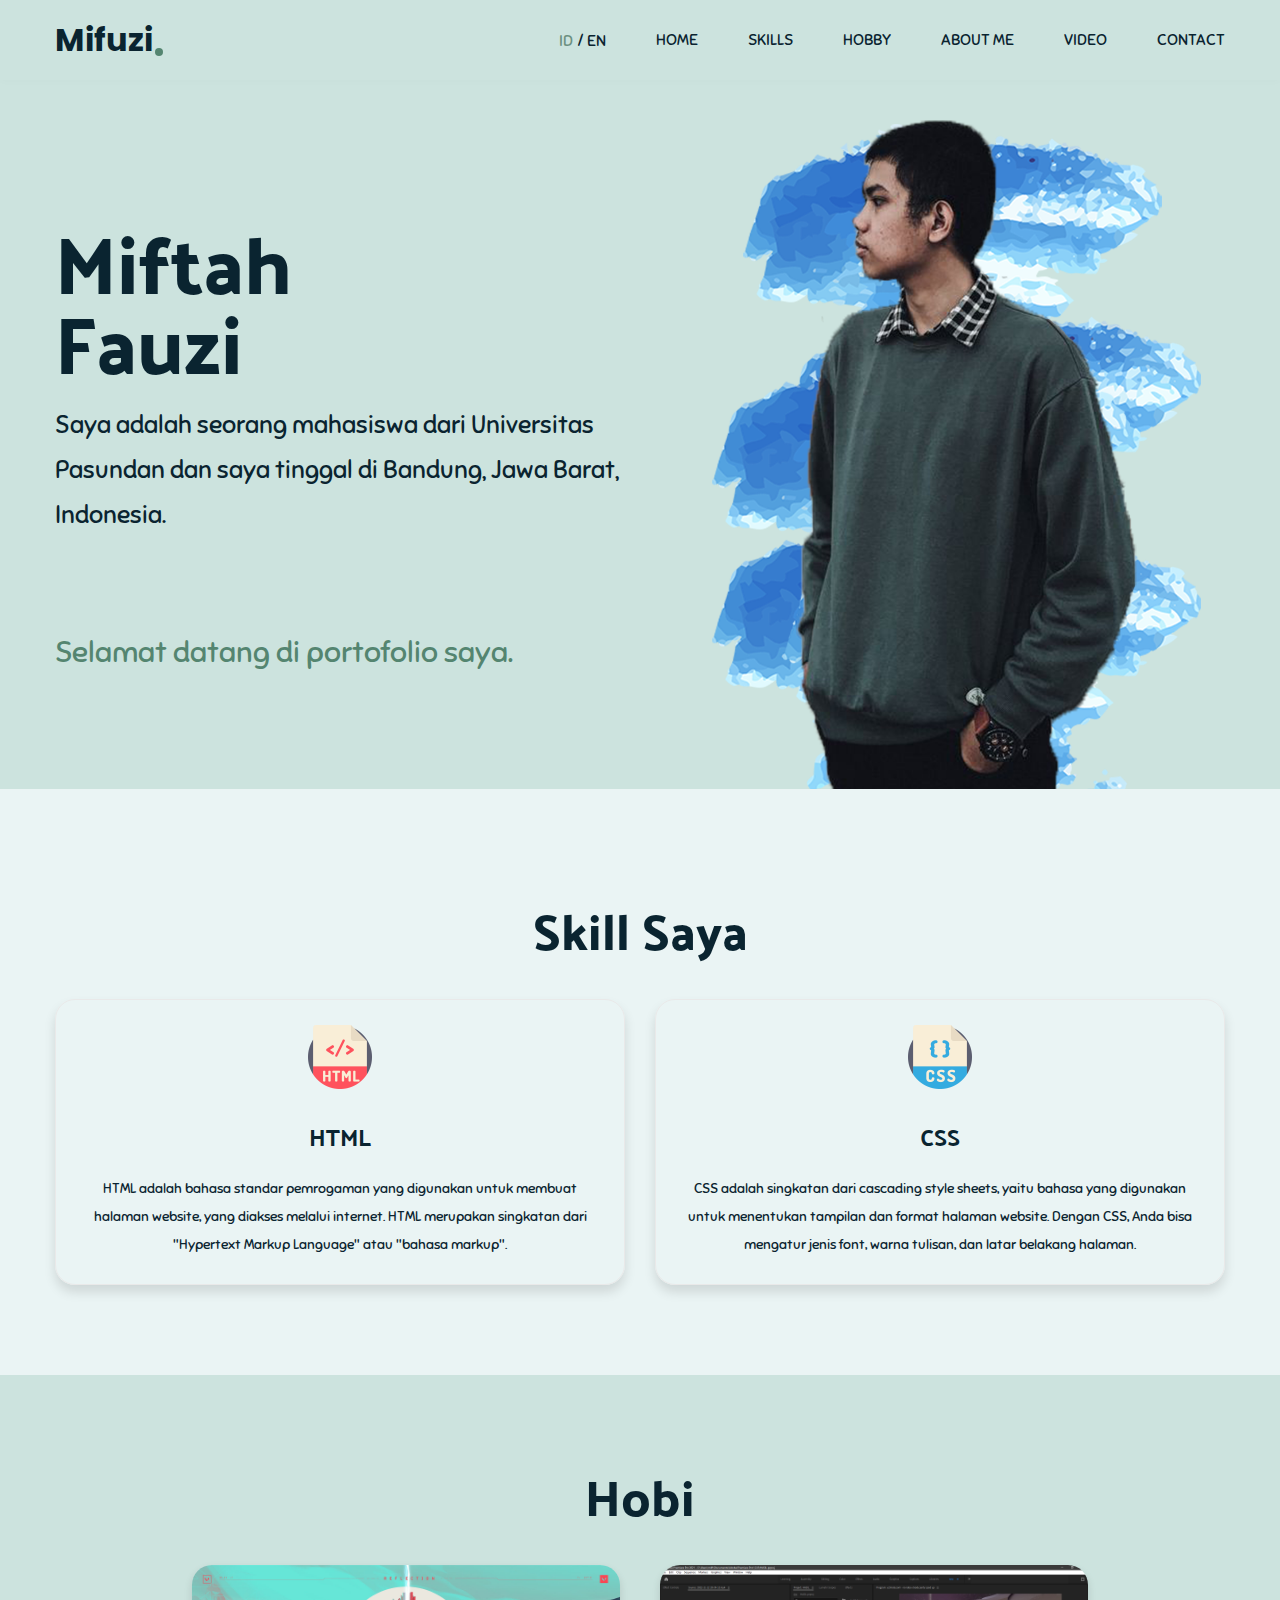
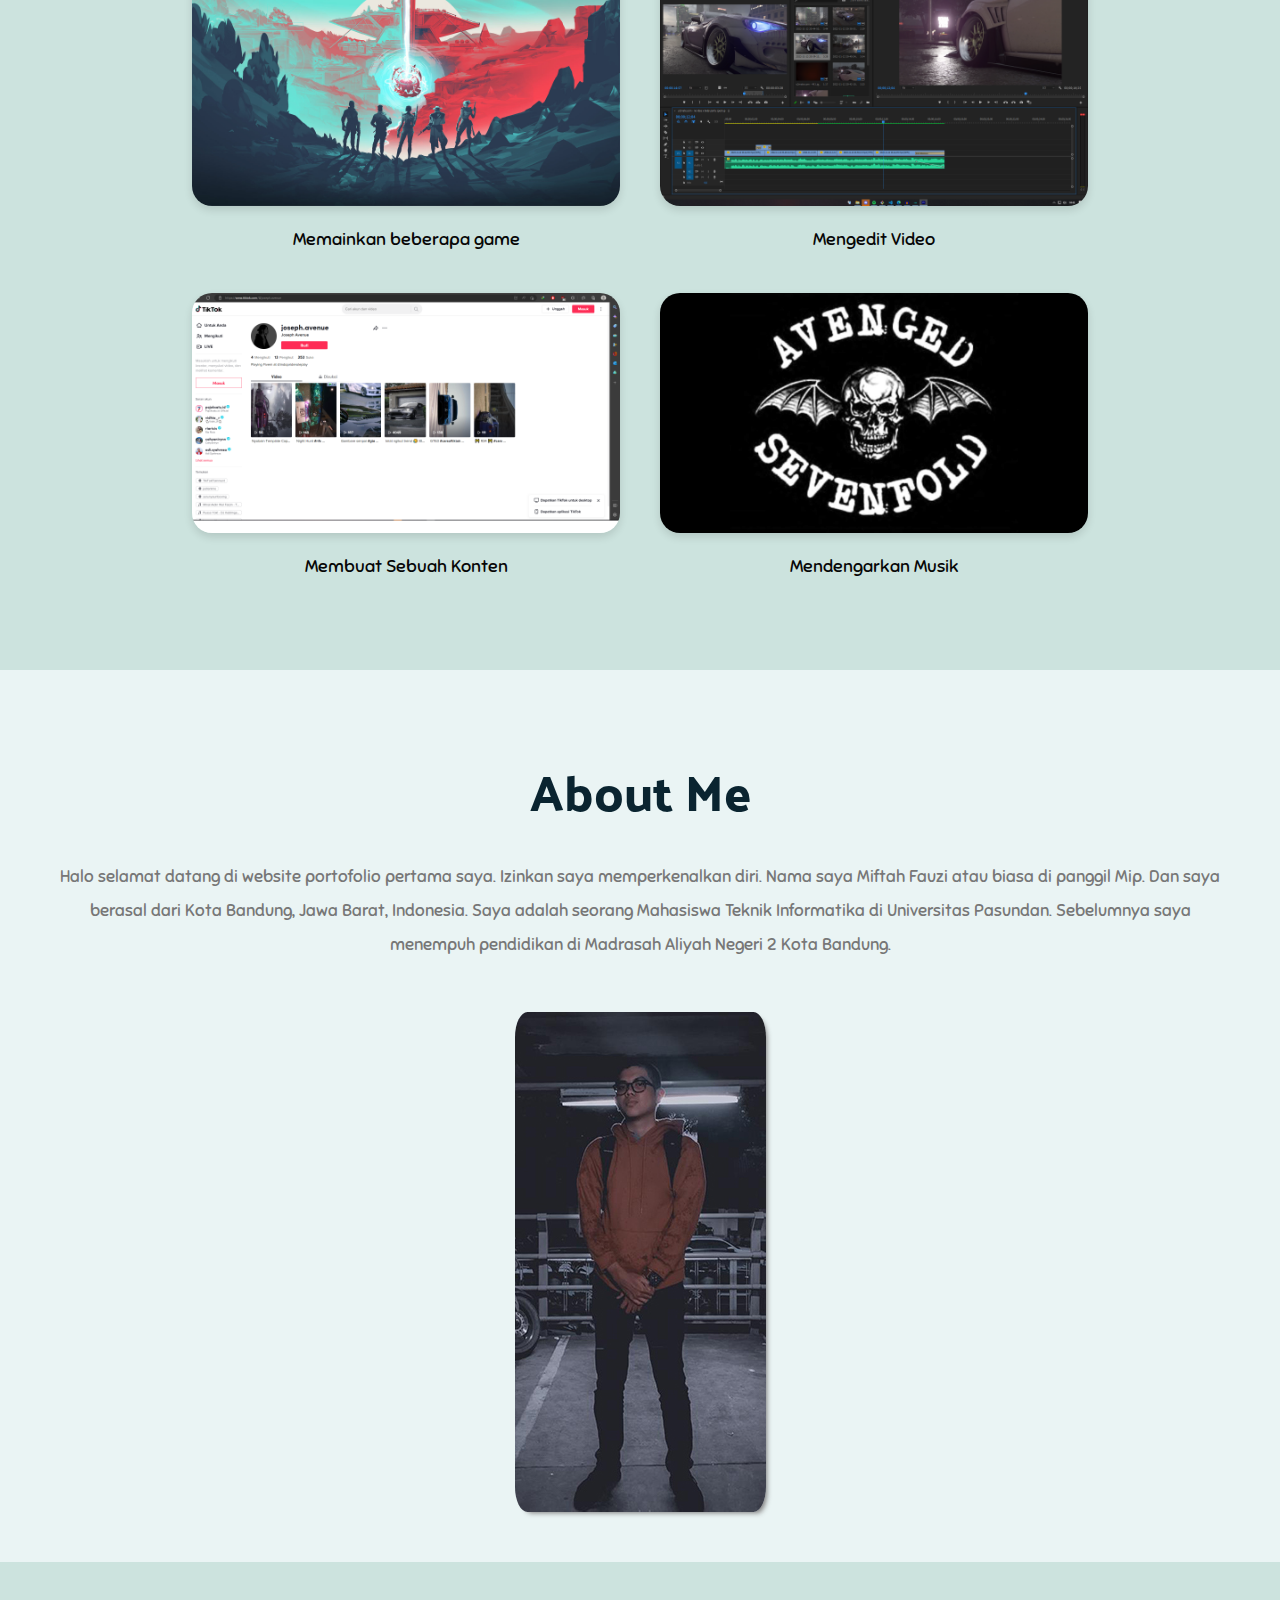
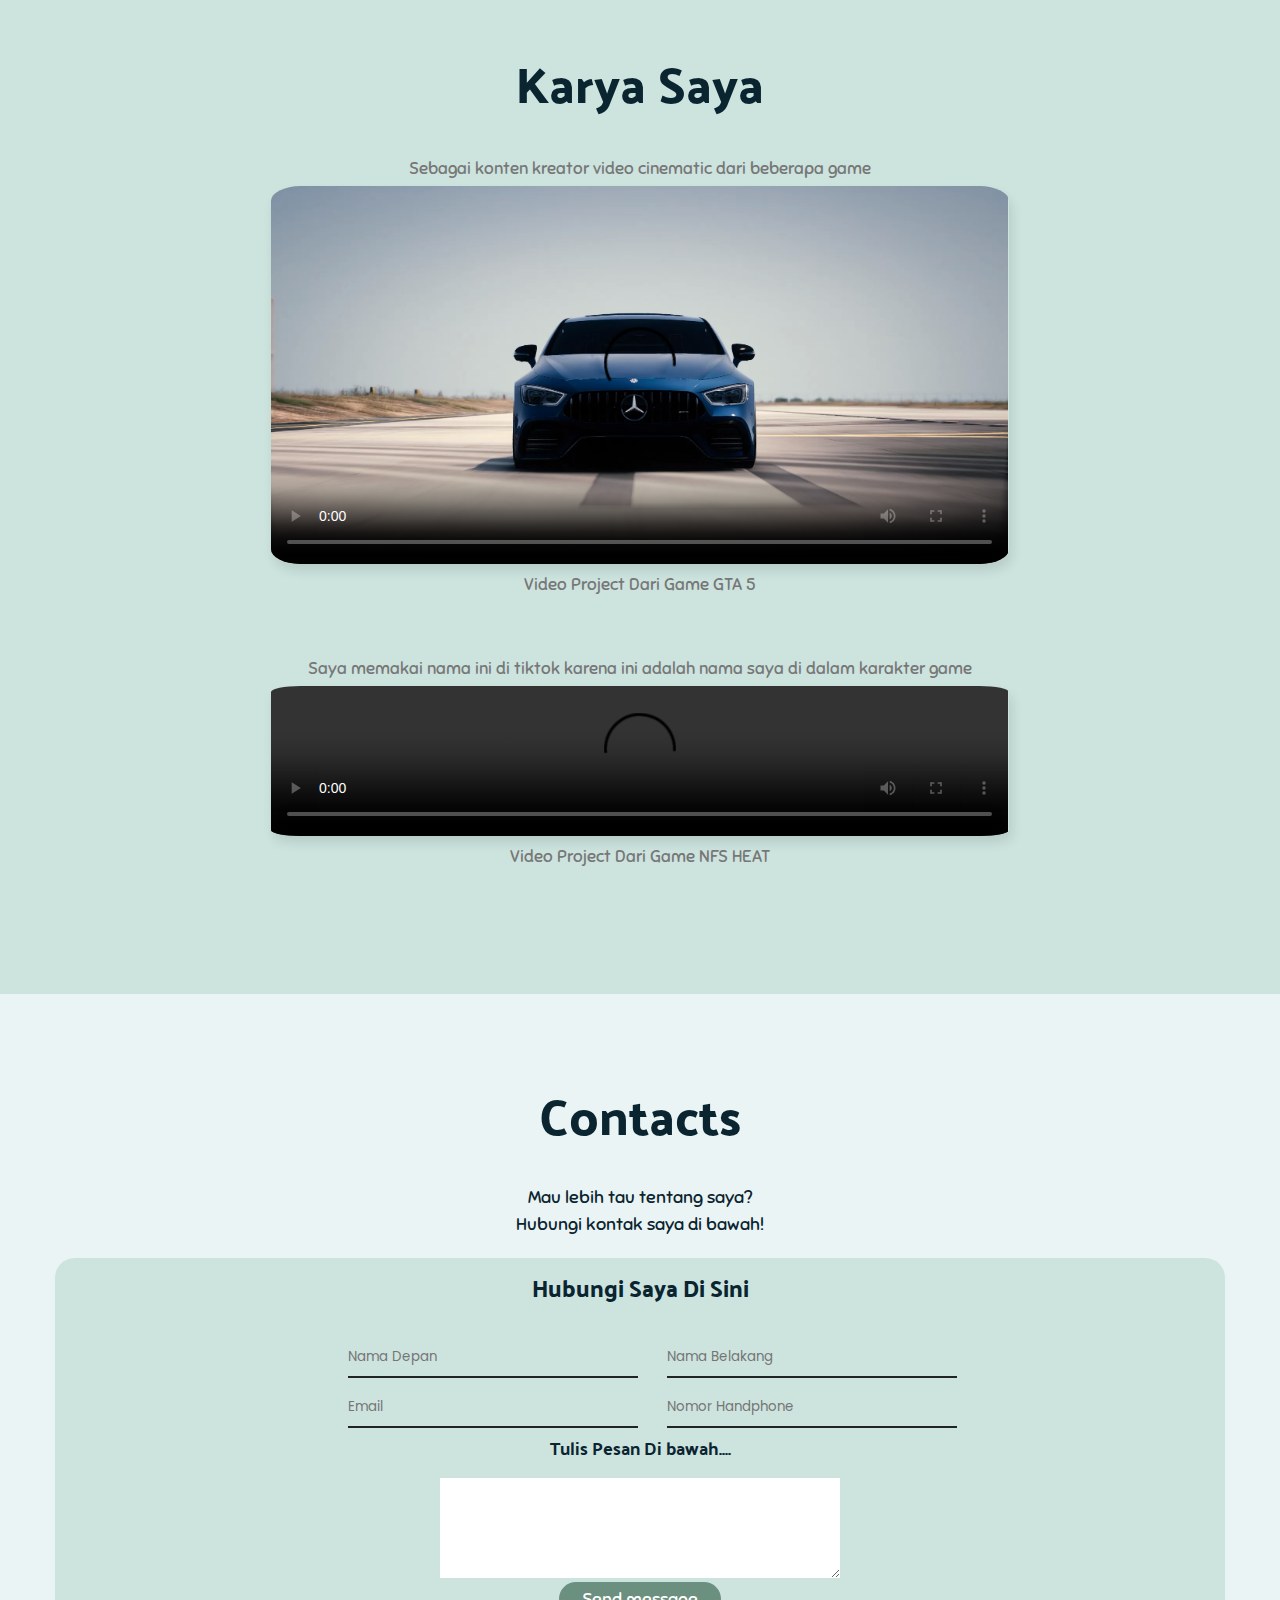
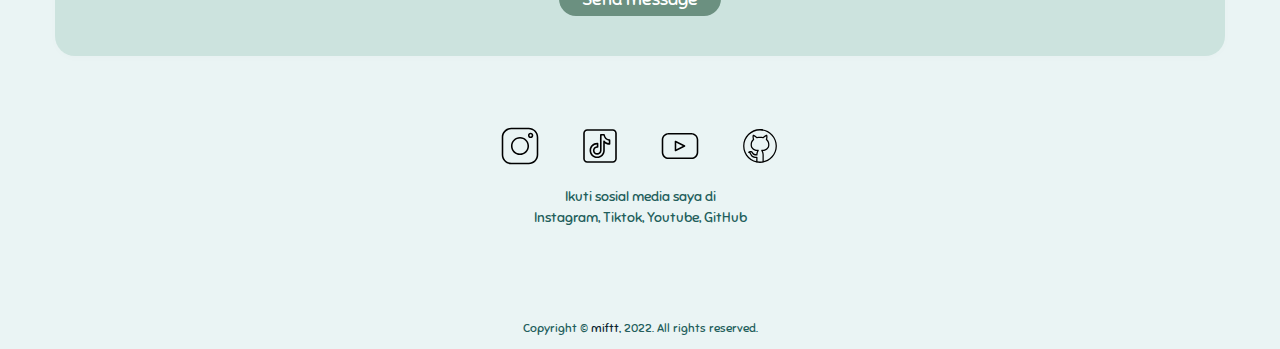
==== index-id.html @ 7cd9a49c "pertama melakukan commit" ====
<!DOCTYPE html>
<html lang="id">
  <head>
    <meta charset="UTF-8" />
    <meta http-equiv="X-UA-Compatible" content="IE=edge" />
    <meta name="viewport" content="width=device-width, initial-scale=1.0" />

    <!-- ======== FONTS ======================== -->
    <link href="https://fonts.googleapis.com/css?family=Poppins:regular,500,700&display=swap" rel="stylesheet" />
    <link href="https://fonts.googleapis.com/css?family=Palanquin+Dark:regular,500,600,700&display=swap" rel="stylesheet" />
    <link href="https://fonts.googleapis.com/css?family=Sniglet:regular,800&display=swap" rel="stylesheet" />

    <!-- ======== LINK CSS	 ======================== -->
    <link rel="stylesheet" href="css/nullstyle.css" />
    <link rel="stylesheet" href="css/style-id.css" />
    <link rel="stylesheet" href="css/media.css" />

    <!-- ======== FAVICON	 ======================== -->
    <link rel="icon" type="image/png" sizes="32x32" href="img/favicon/Mif.png" />

    <!-- ======== Title	 ======================== -->
    <title>Portfolio</title>
  </head>

  <body>
    <div class="wrapper">
      <!-- ======== Header	 ======================== -->
      <header class="header">
        <div class="container">
          <div class="header__inner">
            <a href="index.html" class="header__logo">Mifuzi</a>

            <div class="header__lang">
              <a href="index-id.html" class="lang__link lang__link-ua">ID</a>
              <span>/</span>
              <a href="index.html" class="lang__link lang__link-en">EN</a>
            </div>

            <!-- ======== Header burger	 ======================== -->
            <div class="header__burger">
              <span></span>
            </div>

            <!-- ======== Menu	 ======================== -->
            <nav class="menu">
              <ul class="menu__list">
                <li class="menu__item">
                  <a href="#home" class="menu__link">Home</a>
                </li>
                <li class="menu__item">
                  <a href="#skills" class="menu__link">Skills</a>
                </li>
                <li class="menu__item">
                  <a href="#hobby" class="menu__link">Hobby</a>
                </li>
                <li class="menu__item">
                  <a href="#about" class="menu__link">About Me</a>
                </li>
                <li class="menu__item">
                  <a href="#video" class="menu__link">Video</a>
                </li>
                <li class="menu__item">
                  <a href="#contact" class="menu__link">Contact</a>
                </li>
              </ul>
            </nav>
          </div>
        </div>
      </header>

      <!-- ======== Main	 ======================== -->
      <main class="main">
        <!-- ======== Home	 ======================== -->
        <section class="home" id="home">
          <div class="container">
            <div class="home__inner">
              <div class="home__items">
                <h1 class="home__title">Miftah<br />Fauzi</h1>
                <div class="home__subtitle">Saya adalah seorang mahasiswa dari Universitas Pasundan dan saya tinggal di Bandung, Jawa Barat, Indonesia.</div>
                <div class="home__text">Selamat datang di portofolio saya.</div>
              </div>
              <div class="home__image">
                <img src="img/bg-mif.png" alt="home image" class="home__img img" />
              </div>
            </div>
          </div>
        </section>

        <!-- ======== Skills	 ======================== -->
        <section class="skills" id="skills">
          <div class="container">
            <div class="skills__inner">
              <h2 class="title">Skill Saya</h2>
              <div class="skills__row">
                <div class="skills__column skills__column--one">
                  <div class="skills__item">
                    <div class="skills__image">
                      <img src="img/icon/html.png" alt="skills__img" class="skills__img" />
                    </div>
                    <h2 class="skills__title">HTML</h2>
                    <p class="skills__text">
                    HTML adalah bahasa standar pemrogaman yang digunakan untuk membuat halaman website, yang diakses melalui internet. HTML merupakan singkatan dari "Hypertext Markup Language" atau "bahasa markup".
                    </p>
                  </div>
                </div>
                <div class="skills__column skills__column--two">
                  <div class="skills__item">
                    <div class="skills__image">
                      <img src="img/icon/css.png" alt="skills__img" class="skills__img" />
                    </div>
                    <h2 class="skills__title">CSS</h2>
                    <p class="skills__text">
                    CSS adalah singkatan dari cascading style sheets, yaitu bahasa yang digunakan untuk menentukan tampilan dan format halaman website. Dengan CSS, Anda bisa mengatur jenis font, warna tulisan, dan latar belakang halaman. 
                    </p>
                  </div>
                </div>
              </div>
            </div>
          </div>
        </section>

        <!-- ======== hobby	 ======================== -->
        <section class="hobby" id="hobby">
          <div class="container">
            <h2 class="title">Hobi</h2>
            <div class="hobby__inner">
              <div class="hobby__item hobby__item-one">
                <a href="https://playvalorant.com/id-id/" class="hobby__link" target="_blank">
                  <img src="img/valorant.jpg" alt="hobby__img" class="hobby__img" />
                </a>
                <div class="hobby__text">Memainkan beberapa game</div>
              </div>

              <div class="hobby__item hobby__item-two">
                <a href="#video" class="hobby__link">
                  <img src="img/editing.png" alt="hobby__img" class="hobby__img" />
                </a>
                <div class="hobby__text">Mengedit Video</div>
              </div>

              <div class="hobby__item hobby__item-three">
                <a href="https://www.tiktok.com/@joseph.avenue" class="hobby__link" target="_blank">
                  <img src="img/mytiktok.png" alt="hobby__img" class="hobby__img" />
                </a>
                <div class="hobby__text">Membuat Sebuah Konten</div>
              </div>

              <div class="hobby__item hobby__item-four">
                <a href="https://open.spotify.com/user/21xjykbasyftcfnjv3ekzovja" class="hobby__link" target="_blank">
                  <img src="img/a7x.jpg" alt="hobby__img" class="hobby__img" />
                </a>
                <div class="hobby__text">Mendengarkan Musik</div>
              </div>
            </div>
          </div>
        </section>

        <!-- About Me -->
        <section class="about" id="about">
          <div class="container">
            <div class="about-text">
              <h2 class="title">About Me</h2>
              <p>
                Halo selamat datang di website portofolio pertama saya. Izinkan saya memperkenalkan diri. Nama saya Miftah Fauzi atau biasa di panggil Mip. Dan saya berasal dari Kota Bandung, Jawa Barat, Indonesia. Saya adalah seorang
                Mahasiswa Teknik Informatika di Universitas Pasundan. Sebelumnya saya menempuh pendidikan di Madrasah Aliyah Negeri 2 Kota Bandung.
              </p>
            </div>

            <div class="about__inner">
              <img src="img/miftt.jpg" alt="" />
            </div>
          </div>
        </section>

        <!-- ======== Video	 ======================== -->
        <section class="video" id="video">
          <div class="container">
            <h2 class="title">Karya Saya</h2>
            <p>Sebagai konten kreator video cinematic dari beberapa game</p>

            <div class="video__inner slider">
              <div class="video__item video__item--one">
                <video controls="true" poster="img/thumbvid1.png" onloadstart="this.volume=0.2">
                  <source src="img/vid/wanna.mp4" type="video/webm" />
                </video>
                <p>Video Project Dari Game GTA 5</p>
              </div>
              <p>Saya memakai nama ini di tiktok karena ini adalah nama saya di dalam karakter game</p>
            <div class="video__inner slider">
              <div class="video__item video__item--two">
                <video controls="true" onloadstart="this.volume=0.2">
                  <source src="img/vid/hasil.mp4" type="video/webm" />
                </video>
                <p>Video Project Dari Game NFS HEAT</p>
              </div>
            </div>
          </div>
        </section>

        <!-- ======== Contact	 ======================== -->
        <section class="contact" id="contact">
          <div class="container">
            <div class="contact__inner">
              <h2 class="title">Contacts</h2>
              <p class="contact__text">
                Mau lebih tau tentang saya? <br />
                Hubungi kontak saya di bawah!
              </p>
              <!-- Contact Form -->
              <div class="contact-form">
                <form>
                  <h2>Hubungi Saya Di Sini</h2>
                  <input type="text" class="field" placeholder="Nama Depan" required />
                  <input type="text" class="field" placeholder="Nama Belakang" required />
                  <br />
                  <input type="email" class="field" placeholder="Email" required />
                  <input type="text" class="field" placeholder="Nomor Handphone" required />
                  <h4>Tulis Pesan Di bawah....</h4>
                  <textarea required></textarea>
                  <br />
                  <a href="http://www.instagram.com/miftfauzi" class="contact__button" target="_blank">Send message</a>
                </form>
              </div>
              <ul class="contact__list">
                <li class="contact__item contact__item-one">
                  <a href="http://www.instagram.com/miftfauzi" class="fcontact__link" target="_blank">
                    <img src="img/icon/instagram.svg" alt="img" class="contact__img" />
                  </a>
                </li>
                <li class="contact__item contact__item-two">
                  <a href="https://www.tiktok.com/@joseph.avenue" class="contact__link" target="_blank">
                    <img src="img/icon/tiktok.svg" alt="img" class="contact__img" />
                  </a>
                </li>
                <li class="contact__item contact__item-three">
                  <a href="https://www.youtube.com/@mifuzi2602" class="contact__link" target="_blank">
                    <img src="img/icon/youtube.svg" alt="img" class="contact__img" />
                  </a>
                </li>
                <li class="contact__item contact__item-four">
                  <a href="https://github.com/miftt" class="contact__link" target="_blank">
                    <img src="img/icon/github.svg" alt="img" class="contact__img" />
                  </a>
                </li>
              </ul>
              <div class="contact__subtext">
                Ikuti sosial media saya di <br />
                Instagram, Tiktok, Youtube, GitHub
              </div>
            </div>
          </div>
        </section>
      </main>

      <!-- ======== Footer ========================= -->
      <footer class="footer">
        <div class="container">
          <div class="footer__inner">
            <div class="footer__cooper">Copyright © <a href="https://github.com/miftt" class="footer__link-bio" target="_blank">miftt</a>, 2022. All rights reserved.</div>
          </div>
        </div>
      </footer>
    </div>

    <!-- ========= Script ========================= -->
    <script src="https://code.jquery.com/jquery-3.6.1.min.js"></script>
    <script src="js/script.js"></script>
  </body>
</html>
---- css/nullstyle.css ----
* {
  padding: 0;
  margin: 0;
  border: 0;
}

*,
*::before,
*::after {
  -moz-box-sizing: border-box;
  -webkit-box-sizing: border-box;
  box-sizing: border-box;
}

:focus:active {
  outline: none;
}
a:focus,
a:active {
  outline: none;
}
шт nav,
footer,
header,
aside {
  display: block;
}

html,
body {
  height: 100%;
  width: 100%;
  font-size: 100%;
  line-height: 1;
  font-size: 20px;
  -ms-text-size-adjust: 100%;
  -moz-text-size-adjust: 100%;
  -webkit-text-size-adjust: 100%;
}

input,
button,
textarea {
  font-family: "Poppins", sans-serif;
  outline: none;
}

input::-ms-clear {
  display: none;
}
button {
  cursor: pointer;
}
button::-moz-focus-inner {
  padding: 0;
  border: 0;
}
a,
a:visited {
  text-decoration: none;
}
a:hover {
  text-decoration: none;
}
ul li {
  list-style: none;
}
img {
  vertical-align: top;
}
h1,
h2,
h3,
h4,
h5,
h6 {
  font-size: inherit;
  font-weight: 400;
}

body {
  font-family: "Inter", sans-serif;
}
---- css/style-id.css ----
:root {
  --blue: #225e5b;
  --dark-blue: #0a2430;
  --dark-grey: #202422;
  --ijosangatgelap: #548570;
  --ijogelap: #6b9080;
  --ijoagakterang: #a4c3b2;
  --ijosetengahterang: #cce3de;
  --ijoterang: #eaf4f4;
  --ijopalingterang: #f6fff8;
}

html {
  scroll-behavior: smooth;
  animation: fadeIn;
}

body {
  font-family: "Sniglet", cursive;
  font-weight: 400;
  color: #070707;
  background-color: #cce3de;
  animation: fadeInAnimation ease 3s;
}

@keyframes fadeInAnimation {
  0% {
    opacity: 0;
  }
  100% {
    opacity: 1;
  }
}

.wrapper {
  overflow: hidden;
}
.container {
  max-width: 1200px;
  margin: 0 auto;
  padding: 0 15px;
}
.img {
  max-width: 100%;
}
.title {
  font-weight: 500;
  font-size: 50px;
  line-height: 100px;
  color: var(--dark-blue);
  margin-bottom: 20px;
  text-align: center;
  font-family: "Palanquin Dark", sans-serif;
}

/* ===================Header========================= */

.header {
  position: fixed;
  width: 100%;
  top: 0;
  left: 0;
  box-shadow: 0px 2px 8px rgba(0, 0, 0, 0.014);
  z-index: 50;
}
.header::before {
  content: "";
  position: absolute;
  top: 0;
  left: 0;
  width: 100%;
  height: 100%;
  background-color: #cce3de;
  z-index: 2;
}
.header__inner {
  display: flex;
  align-items: center;
  justify-content: space-between;
  position: relative;
  height: 80px;
}
.header__logo {
  font-family: "Poppins";
  font-weight: 700;
  font-size: 32px;
  line-height: 100%;
  color: var(--dark-blue);
  position: relative;
  z-index: 6;
}
.header__logo::after {
  content: "";
  display: block;
  height: 8px;
  width: 8px;
  background-color: var(--ijosangatgelap);
  border-radius: 50%;
  position: absolute;
  bottom: 0;
  right: -10px;
}

/* ===================Header lang========================= */

.header__lang {
  z-index: 6;
  margin: auto 50px auto auto;
}
.header__lang span {
  font-weight: 500;
  color: var(--dark-blue);
  font-size: 16px;
}
.lang__link,
.translate {
  font-weight: 500;
  color: var(--dark-blue);
  font-size: 16px;
  transition: all 0.3s ease-in-out;
}
.lang__link-ua {
  color: var(--ijogelap);
}
.lang__link-en:hover {
  color: var(--ijogelap);
}

/* ===================Header burger========================= */

.header__burger {
  display: none;
}

/* ===================Menu========================= */

.menu__list {
  display: flex;
  align-items: center;
  position: relative;
  z-index: 6;
}
.menu__item {
  margin-left: 50px;
}
.menu__item:first-child {
  margin-left: 0;
}
.menu__link {
  font-family: "Sniglet", cursive;
  font-size: 16px;
  line-height: 21px;
  color: var(--dark-blue);
  position: relative;
  transition: all 0.3s ease-in-out;
  text-transform: uppercase;
}
.menu__link:after {
  content: "";
  display: block;
  position: absolute;
  width: 0;
  height: 2px;
  background-color: var(--ijosangatgelap);
  transition: all 0.3s ease-in-out;
}
.menu__link:hover:after {
  width: 100%;
}

/* ===================Home========================= */

.home {
  padding-top: 100px;
}
.home__inner {
  display: flex;
  justify-content: space-between;
  align-items: center;
}
.home__items {
  margin-right: 20px;
  flex: 0 0 50%;
}
.home__title {
  font-family: "Palanquin Dark", sans-serif;
  font-weight: 500;
  font-size: 80px;
  color: var(--dark-blue);
  z-index: 3;
  margin-bottom: 20px;
}
.home__subtitle {
  font-size: 25px;
  font-weight: 400;
  line-height: 45px;
  color: var(--dark-blue);
  z-index: 3;
  margin-bottom: 100px;
}
.home__text {
  font-size: 30px;
  color: var(--ijosangatgelap);
}
.home__image {
  display: flex;
  flex: 0 0 50%;
}

/* ===================Skills========================= */

.skills {
  background-color: var(--ijoterang);
  padding: 90px 0;
}
.skills__inner {
  margin: 0 auto;
}
.skills__row {
  display: flex;
  margin: 0 -15px;
}
.skills__column {
  text-align: center;
  flex: 1;
  padding: 0 15px;
  display: flex;
  transition: all 0.3s ease-in-out;
}
.skills__column--one:hover h2 {
  color: #ff525d;
}
.skills__column--two:hover h2 {
  color: #34abe0;
}
.skills__item {
  display: flex;
  flex-direction: column;
  box-shadow: 0px 7px 12px rgba(0, 0, 0, 0.123);
  padding: 25px;
  border-radius: 20px;
  border: 1px solid #e9e9e9;
}
.skills__image {
  margin-bottom: 30px;
}
.skills__img {
  max-width: 100%;
  width: 64px;
  height: 64px;
}
.skills__title {
  font-family: "Palanquin Dark", sans-serif;
  font-weight: 400;
  font-size: 24px;
  line-height: 36px;
  text-transform: uppercase;
  color: var(--dark-blue);
  margin-bottom: 20px;
  transition: all 0.3s ease-in-out;
}
.skills__text {
  font-weight: 400;
  font-size: 14px;
  line-height: 200%;
  color: var(--dark-blue);
  flex: 1 1 auto;
}

/* ===================Work========================= */

.hobby {
  padding: 70px 0 50px 0;
}
.hobby__title {
  font-weight: 600;
  font-size: 34px;
  line-height: 51px;
  text-align: center;
  color: #070707;
}
.hobby__inner {
  display: grid;
  grid-template-columns: repeat(2, 1fr);
  width: 80%;
  margin: auto;
}
.hobby__item {
  margin: 0 20px 40px;
}
.hobby__link {
  transition: all 0.3s ease-in-out;
  display: inline-block;
}
.hobby__img {
  max-width: 100%;
  border-radius: 20px;
  box-shadow: 0px 4px 8px rgba(0, 0, 0, 0.123);
  transition: all 0.3s ease-in-out;
}
.hobby__item .hobby__img:hover {
  box-shadow: 0px 8px 8px 0px rgba(0, 0, 0, 0.103);
  transform: scale(1.02);
}
.hobby__text,
.hobby__text--four {
  font-weight: 400;
  font-size: 18px;
  line-height: 27px;
  text-align: center;
  color: #070707;
  margin-top: 20px;
  position: relative;
}

/* =================About Me=========================== */
.about {
  padding: 70px 0 50px 0;
  background-color: var(--ijoterang);
}

.about__inner {
  padding-top: 50px;
  margin: 0 auto;
  display: flex;
  align-items: right;
  justify-content: space-around;
}
.about-text p {
  text-align: center;
  font-weight: 400;
  font-size: 17px;
  line-height: 200%;
  color: #777;
}
.about__inner img {
  box-shadow: 4px 4px 5px -3px rgba(59, 49, 49, 0.61);
  border-radius: 5%;
  transition: 0.4s ease-in-out;
}
.about__inner img:hover {
  transform: scale(1.01);
}

/* ===================Video========================= */

video {
  width: 63%;
  border-radius: 4%;
  box-shadow: 3px 7px 12px rgba(0, 0, 0, 0.1);
}
.video {
  padding: 70px 0;
}
.video p {
  text-align: center;
  font-weight: 400;
  font-size: 17px;
  line-height: 200%;
  color: #777;
}
.video__item {
  margin-bottom: 50px;
  text-align: center;
}
/* ===================Contact========================= */

.contact {
  padding: 70px 0;
  background-color: var(--ijoterang);
}
.contact__inner {
  text-align: center;
}
.contact__text {
  font-weight: 400;
  font-size: 18px;
  line-height: 27px;
  margin: 0 auto 20px;
  color: var(--dark-blue);
  max-width: 300px;
}
.contact__button {
  font-weight: 400;
  font-size: 18px;
  margin-bottom: 40px;
  color: #fff;
  padding: 8px 23px;
  background-color: #6b9080;
  border-radius: 50px;
  display: inline-block;
  transition: all 0.3s ease-in-out;
}
.contact__button:hover {
  transform: translateY(-3px);
}

.contact-form {
  background-color: var(--ijosetengahterang);
  margin-bottom: 20px;
  border-radius: 20px;
  box-shadow: 0px 2px 8px rgba(0, 0, 0, 0.014);
}
.contact-form h2 {
  font-weight: 500;
  font-size: 23px;
  line-height: 60px;
  color: var(--dark-blue);
  margin-bottom: 20px;
  text-align: center;
  font-family: "Palanquin Dark", sans-serif;
}
.contact-form h4 {
  font-weight: 200;
  font-size: 18px;
  line-height: 20px;
  color: var(--dark-blue);
  margin-bottom: 20px;
  text-align: center;
  font-family: "Palanquin Dark", sans-serif;
}
.contact-form input {
  width: 290px;
  height: 40px;
  border-bottom: 2px;
  outline: none;
  border: none;
  background: none;
  border-bottom: 2px solid var(--dark-grey);
}

.contact-form textarea {
  width: 400px;
  height: 100px;
}

.contact-form .field,
.contact-form .field {
  margin-left: 25px;
  margin-bottom: 10px;
}
.contact__list {
  display: flex;
  justify-content: center;
  align-items: center;
  margin-bottom: 20px;
  margin-top: 70px;
}
.contact__item {
  flex: 0 0 40px;
  margin-left: 40px;
  transition: all 0.3s ease-in-out;
}
.contact__item:hover {
  transform: rotate(-15deg);
}
.contact__item:nth-child(2):hover {
  transform: rotate(15deg);
}
.contact__item:nth-child(3):hover {
  transform: rotate(-15deg);
}
.contact__item:nth-child(4):hover {
  transform: rotate(15deg);
}
.contact__item:first-child {
  margin-left: 0;
}
.contact__img {
  max-width: 100%;
}
.contact__subtext {
  margin-bottom: 10px;
  color: var(--blue);
  font-weight: 400;
  font-size: 14px;
  line-height: 21px;
}

/* ===================Footer========================= */

.footer {
  padding: 10px 0;
  background-color: var(--ijoterang);
}
.footer__inner {
  text-align: center;
}
.footer__cooper {
  font-weight: 400;
  font-size: 12px;
  line-height: 21px;
  color: var(--blue);
}
.footer__link-bio {
  font-weight: 400;
  font-size: 12px;
  line-height: 21px;
  color: var(--dark-blue);
  transition: all 0.3s ease-in-out;
}
.footer__link-bio:hover {
  color: var(--orange);
}
---- css/media.css ----
@media (max-width: 950.98px) {
  .home__title-ua {
    font-size: 70px;
  }
  .home__subtitle {
    font-size: 19px;
  }
  .home__text {
    font-size: 22px;
  }

  .hobby__inner {
    display: grid;
    grid-template-columns: repeat(2, 1fr);
  }
}
@media (max-width: 767.98px) {
  body.lock {
    overflow: hidden;
  }
  .header__inner {
    height: 70px;
  }
  .header__lang {
    margin-right: 15px;
  }

  .header__burger {
    display: block;
    position: relative;
    height: 5px;
    width: 40px;
    z-index: 6;
    transition: all 0.3s ease;
  }
  .header__burger::before,
  .header__burger::after {
    content: "";
    position: absolute;
    height: 5px;
    background-color: #0d2f3f;
    margin: auto;
    width: 100%;
    transition: all 0.3s ease-in-out;
    border-radius: 5px;
  }
  .header__burger::before {
    top: 5px;
    right: 0;
    width: 75%;
    transform-origin: right;
  }
  .header__burger::after {
    bottom: 5px;
    right: 0;
    width: 100%;
    transform-origin: right;
    background-color: #6b9080;
  }
  .header__burger.active::after {
    width: 75%;
    background-color: #0d2f3f;
  }
  .header__burger.active::before {
    width: 100%;
    background-color: #6b9080;
  }

  .menu {
    position: fixed;
    top: 0;
    right: -100%;
    height: 100%;
    width: 100%;
    background-color: #eaf4f4;
    padding: 120px 15px 0 0;
    overflow: auto;
    transition: all 0.3s ease-in-out;
    z-index: 5;
  }
  .menu__item {
    margin-bottom: 40px;
  }
  .menu__link {
    font-size: 32px;
  }
  .menu.active {
    right: 0;
  }
  .menu__list {
    display: block;
    text-align: right;
  }
  .menu__link::after,
  .menu__link:hover::after {
    display: none;
  }

  .home__inner {
    display: block;
    text-align: center;
  }
  .home__items {
    margin: 0 0 50px 0;
  }
  .home__subtitle {
    margin-bottom: 20px;
  }
  .home__img {
    max-width: 100%;
  }

  .skills {
    padding: 50px 0 0 0;
  }
  .skills__row {
    display: block;
  }
  .skills__item {
    margin-bottom: 25px;
    padding: 15px;
  }
  .skills__title {
    font-size: 30px;
  }
  .skills__text {
    font-size: 14px;
  }

  .hobby {
    padding: 50px 0 20px 0;
  }
  .hobby__inner {
    display: block;
    text-align: center;
  }
  .hobby__item {
    margin: 0 0px 40px;
  }
  video {
    width: 100%;
  }
  .video {
    padding-top: 50px;
    padding-bottom: 50px;
  }
  .video__inner {
    display: block;
    text-align: center;
  }
  .video__item {
    padding: 0;
  }
  .contact__text {
    font-size: 16px;
    line-height: 25px;
  }
  .contact__item {
    margin-left: 30px;
  }
  .contact textarea {
    width: 250px;
    height: 70px;
  }
}

@media (max-width: 485.98px) {
  .home {
    padding-top: 80px;
  }
  .home__items {
    margin-bottom: 30px;
  }
  .home__title {
    font-size: 65px;
    margin-bottom: 10px;
  }
  .home__subtitle {
    font-size: 20px;
    margin-bottom: 10px;
  }
  .home__text {
    font-size: 22px;
  }

  .skills__inner {
    padding: 0;
  }
  .skills__item {
    margin-bottom: 25px;
  }
  .title {
    margin-bottom: 0;
    font-size: 40px;
  }

  .hobby__text,
  .hobby__text--four {
    font-size: 14px;
    margin-top: 10px;
  }
  .hobby__item {
    margin-top: 25px;
  }
  .hobby__item-four {
    margin-bottom: 40px;
  }
  .hobby__item-one {
    margin: 0;
  }

  .contact {
    padding: 50px 0;
  }
}

@media (max-width: 390.98px) {
  .home__title {
    font-size: 60px;
  }
  .home__subtitle {
    font-size: 16px;
    margin-bottom: 10px;
  }
  .home__text {
    font-size: 20px;
  }

  .skills__image {
    margin-bottom: 20px;
  }
  .skills__title {
    font-size: 25px;
    margin-bottom: 15px;
  }
  .skills__text {
    font-size: 14px;
  }
}
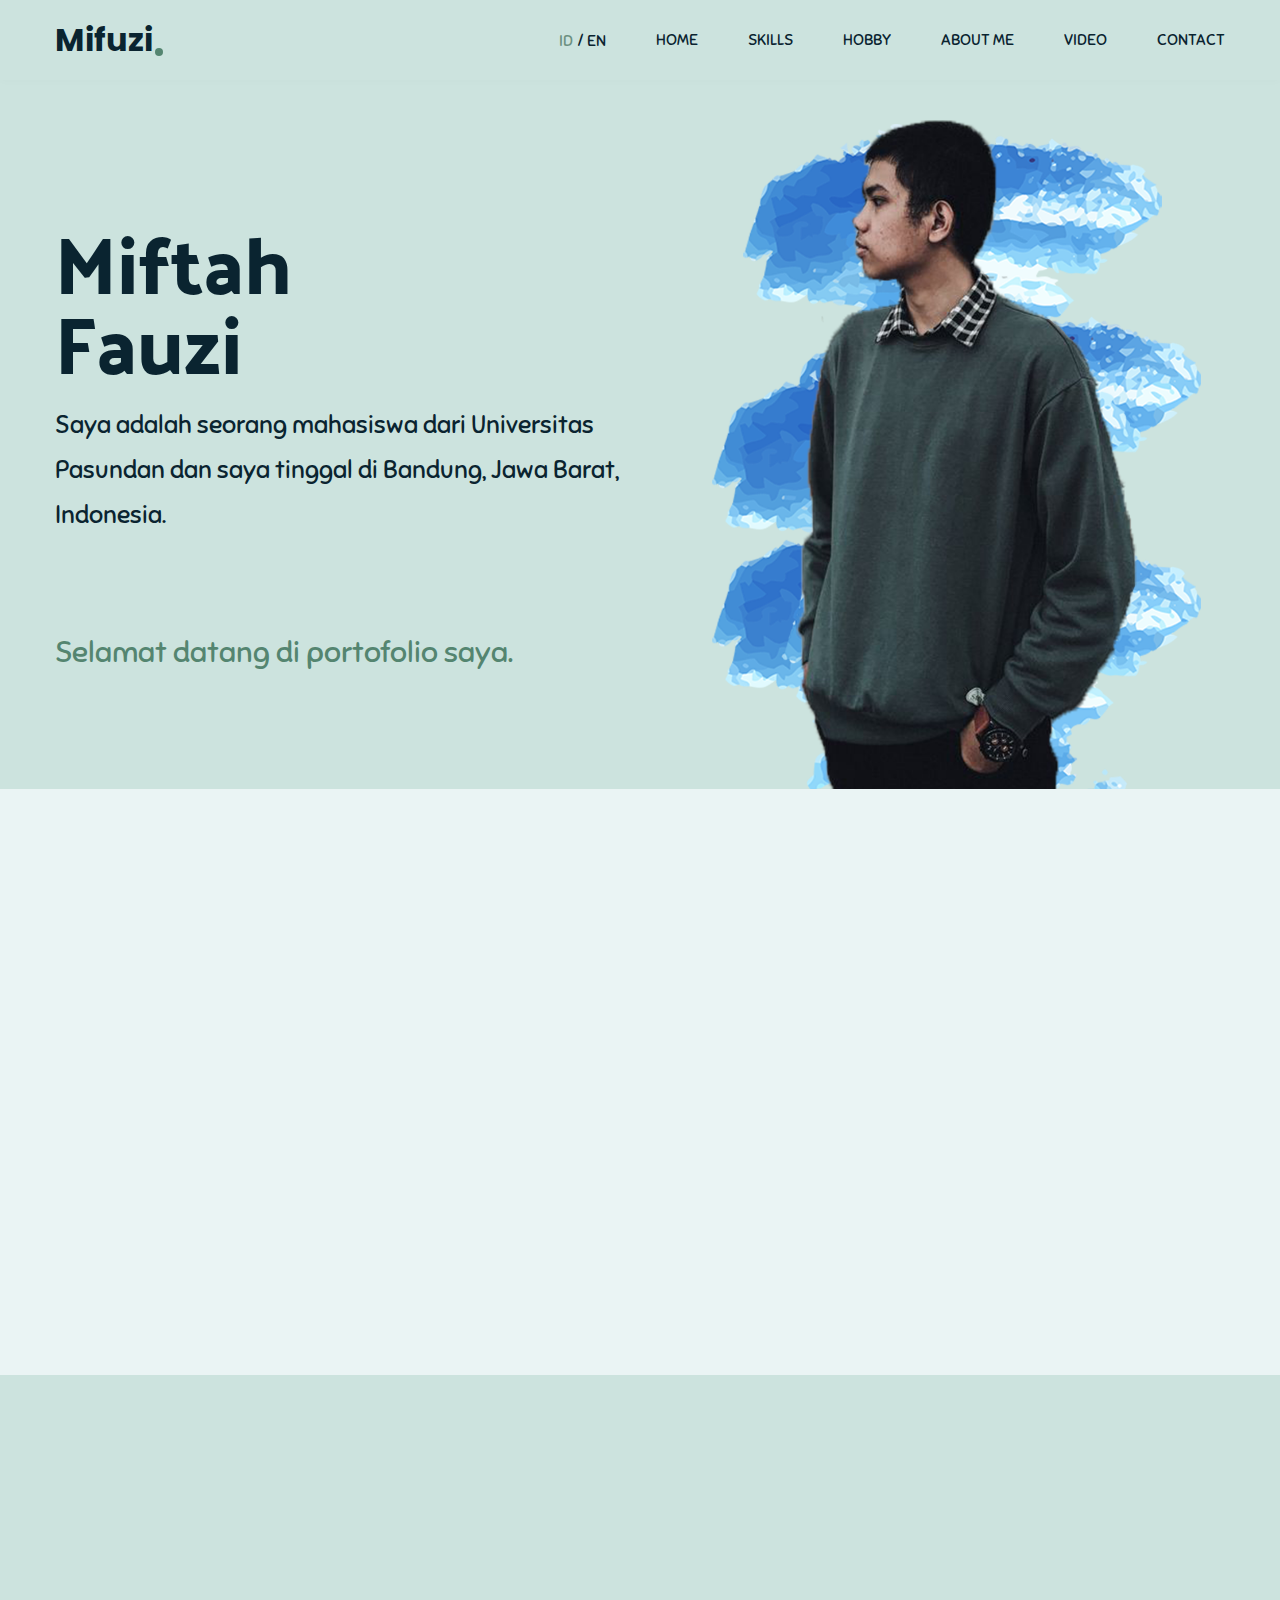
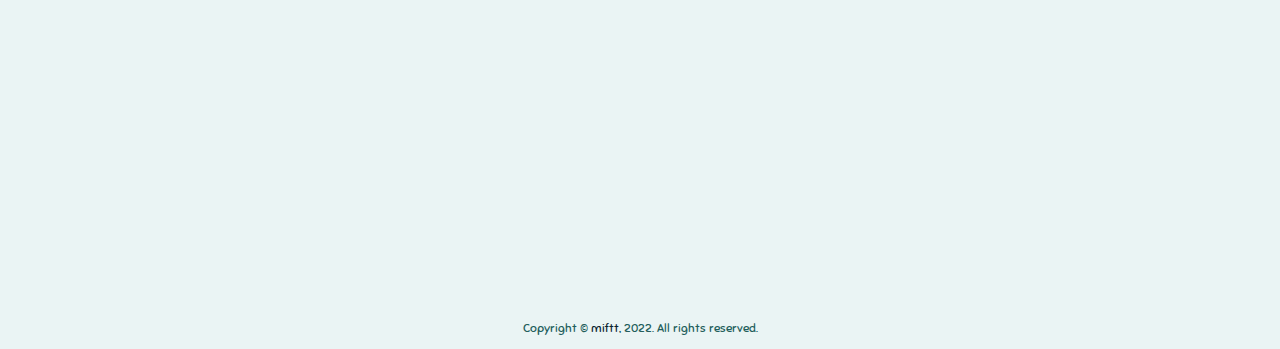
==== commit bea30b08: "menambahkan aos di setiap tag" ====
--- a/index-id.html
+++ b/index-id.html
@@ -14,6 +14,7 @@
     <link rel="stylesheet" href="css/nullstyle.css" />
     <link rel="stylesheet" href="css/style-id.css" />
     <link rel="stylesheet" href="css/media.css" />
+    <link href="https://unpkg.com/aos@2.3.1/dist/aos.css" rel="stylesheet">
 
     <!-- ======== FAVICON	 ======================== -->
     <link rel="icon" type="image/png" sizes="32x32" href="img/favicon/Mif.png" />
@@ -89,7 +90,7 @@
         <!-- ======== Skills	 ======================== -->
         <section class="skills" id="skills">
           <div class="container">
-            <div class="skills__inner">
+            <div class="skills__inner" data-aos="fade-up" data-aos-anchor-placement="bottom-bottom" data-aos-duration="2000">
               <h2 class="title">Skill Saya</h2>
               <div class="skills__row">
                 <div class="skills__column skills__column--one">
@@ -122,8 +123,10 @@
         <!-- ======== hobby	 ======================== -->
         <section class="hobby" id="hobby">
           <div class="container">
-            <h2 class="title">Hobi</h2>
-            <div class="hobby__inner">
+            <h2 class="title" data-aos="fade-down" data-aos-easing="linear" data-aos-duration="1200">Hobi</h2>
+            <div class="hobby__inner" data-aos="fade-up"
+            data-aos-easing="bottom-bottom"
+            data-aos-duration="1800">
               <div class="hobby__item hobby__item-one">
                 <a href="https://playvalorant.com/id-id/" class="hobby__link" target="_blank">
                   <img src="img/valorant.jpg" alt="hobby__img" class="hobby__img" />
@@ -157,9 +160,13 @@
 
         <!-- About Me -->
         <section class="about" id="about">
-          <div class="container">
+          <div class="container" data-aos="fade-left"
+          data-aos-easing="linear"
+          data-aos-duration="1500">
             <div class="about-text">
-              <h2 class="title">About Me</h2>
+              <h2 class="title" data-aos="fade-up"
+              data-aos-easing="bottom-bottom"
+              data-aos-duration="1800">Tentang Saya</h2>
               <p>
                 Halo selamat datang di website portofolio pertama saya. Izinkan saya memperkenalkan diri. Nama saya Miftah Fauzi atau biasa di panggil Mip. Dan saya berasal dari Kota Bandung, Jawa Barat, Indonesia. Saya adalah seorang
                 Mahasiswa Teknik Informatika di Universitas Pasundan. Sebelumnya saya menempuh pendidikan di Madrasah Aliyah Negeri 2 Kota Bandung.
@@ -174,7 +181,9 @@
 
         <!-- ======== Video	 ======================== -->
         <section class="video" id="video">
-          <div class="container">
+          <div class="container" data-aos="fade-up"
+          data-aos-easing="linear"
+          data-aos-duration="1500">
             <h2 class="title">Karya Saya</h2>
             <p>Sebagai konten kreator video cinematic dari beberapa game</p>
 
@@ -199,7 +208,9 @@
 
         <!-- ======== Contact	 ======================== -->
         <section class="contact" id="contact">
-          <div class="container">
+          <div class="container" data-aos="fade-left"
+          data-aos-easing="linear"
+          data-aos-duration="1500">
             <div class="contact__inner">
               <h2 class="title">Contacts</h2>
               <p class="contact__text">
@@ -265,5 +276,9 @@
     <!-- ========= Script ========================= -->
     <script src="https://code.jquery.com/jquery-3.6.1.min.js"></script>
     <script src="js/script.js"></script>
+    <script src="https://unpkg.com/aos@2.3.1/dist/aos.js"></script>
+    <script>
+  AOS.init();
+</script>
   </body>
 </html>
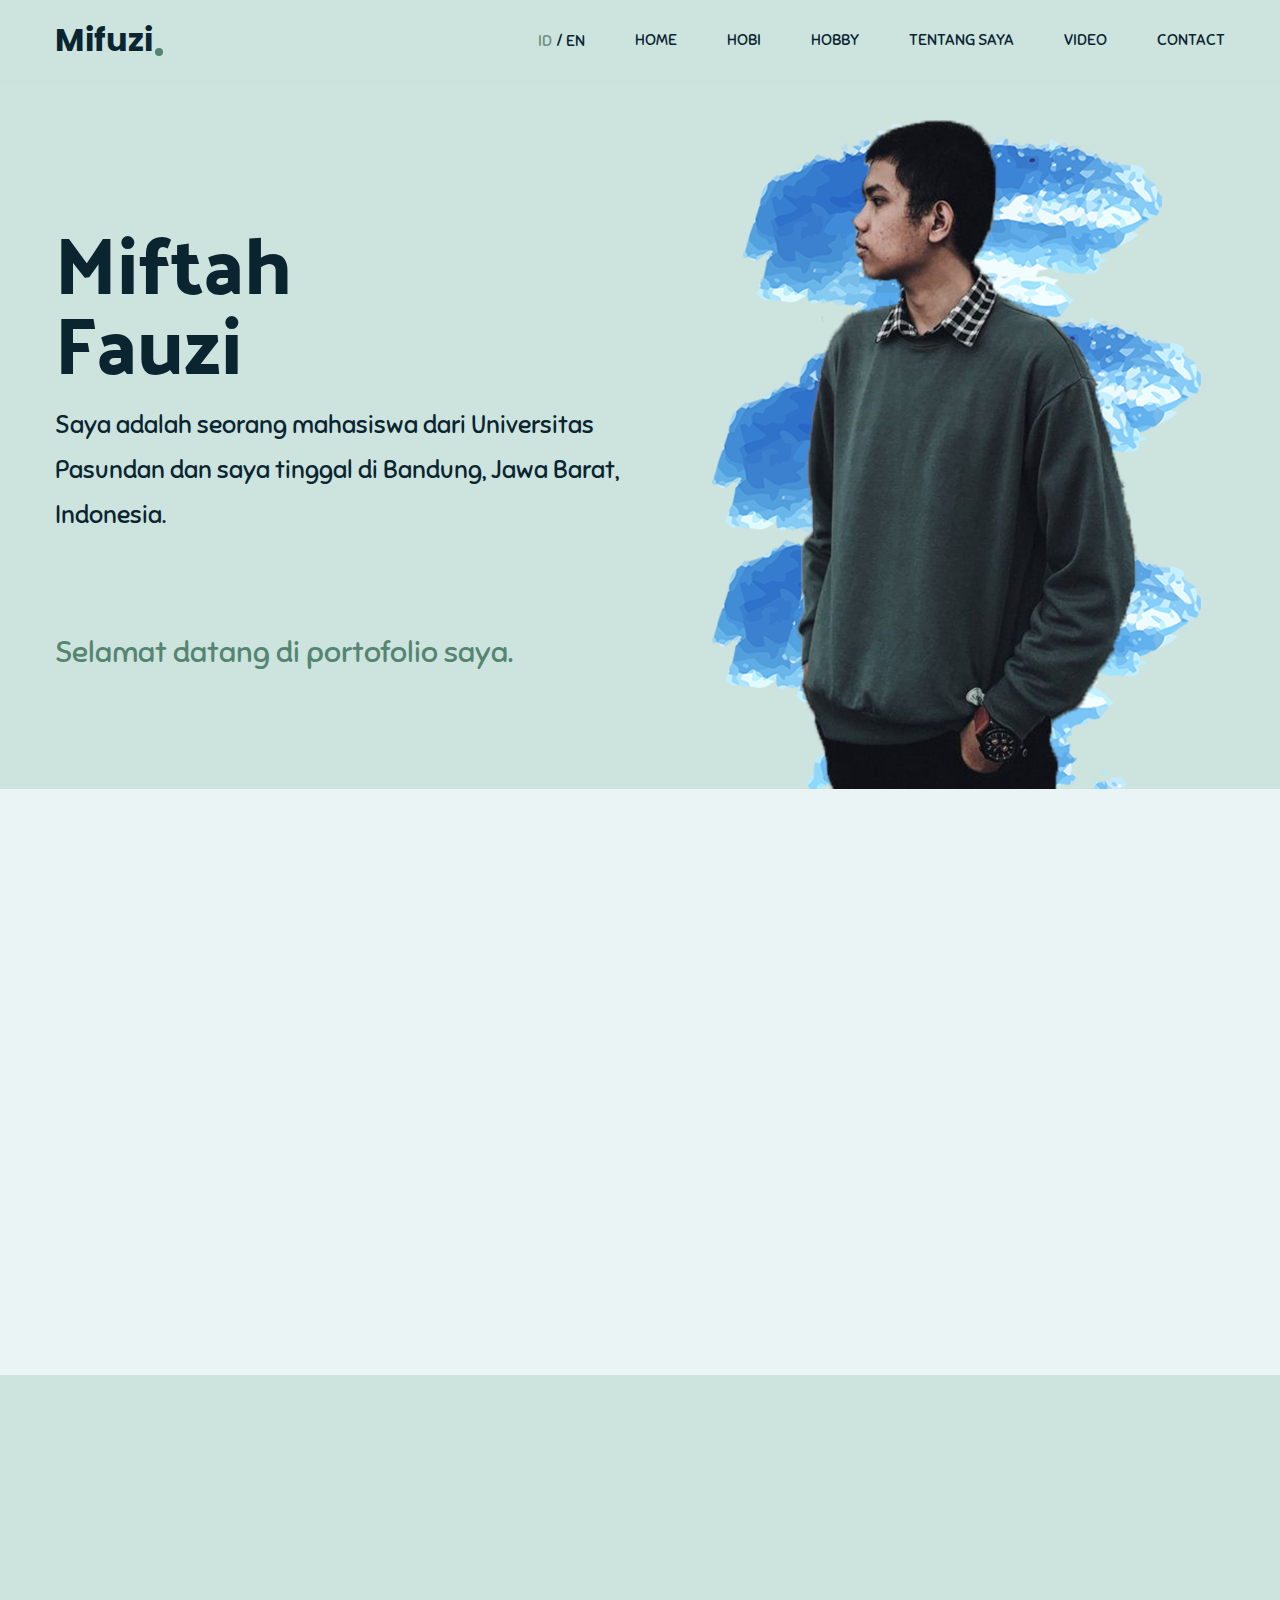
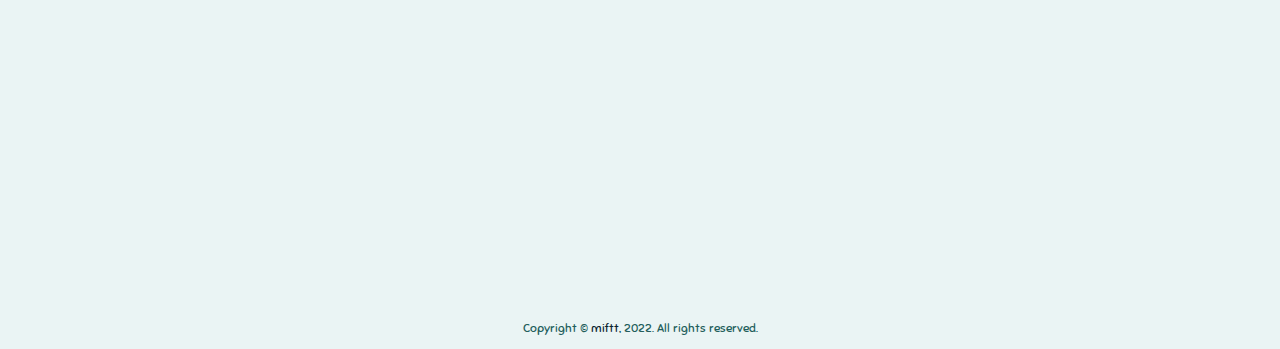
==== commit caa7c531: "mengubah bahasa ke Indonesia" ====
--- a/index-id.html
+++ b/index-id.html
@@ -32,7 +32,7 @@
             <a href="index.html" class="header__logo">Mifuzi</a>
 
             <div class="header__lang">
-              <a href="index-id.html" class="lang__link lang__link-ua">ID</a>
+              <a href="index-id.html" class="lang__link lang__link-id">ID</a>
               <span>/</span>
               <a href="index.html" class="lang__link lang__link-en">EN</a>
             </div>
@@ -49,13 +49,13 @@
                   <a href="#home" class="menu__link">Home</a>
                 </li>
                 <li class="menu__item">
-                  <a href="#skills" class="menu__link">Skills</a>
+                  <a href="#skills" class="menu__link">Hobi</a>
                 </li>
                 <li class="menu__item">
                   <a href="#hobby" class="menu__link">Hobby</a>
                 </li>
                 <li class="menu__item">
-                  <a href="#about" class="menu__link">About Me</a>
+                  <a href="#about" class="menu__link">Tentang Saya</a>
                 </li>
                 <li class="menu__item">
                   <a href="#video" class="menu__link">Video</a>
@@ -229,7 +229,7 @@
                   <h4>Tulis Pesan Di bawah....</h4>
                   <textarea required></textarea>
                   <br />
-                  <a href="http://www.instagram.com/miftfauzi" class="contact__button" target="_blank">Send message</a>
+                  <a href="http://www.instagram.com/miftfauzi" class="contact__button" target="_blank">Kirim Pesan</a>
                 </form>
               </div>
               <ul class="contact__list">
--- a/css/style-id.css
+++ b/css/style-id.css
@@ -119,7 +119,7 @@
   font-size: 16px;
   transition: all 0.3s ease-in-out;
 }
-.lang__link-ua {
+.lang__link-id {
   color: var(--ijogelap);
 }
 .lang__link-en:hover {
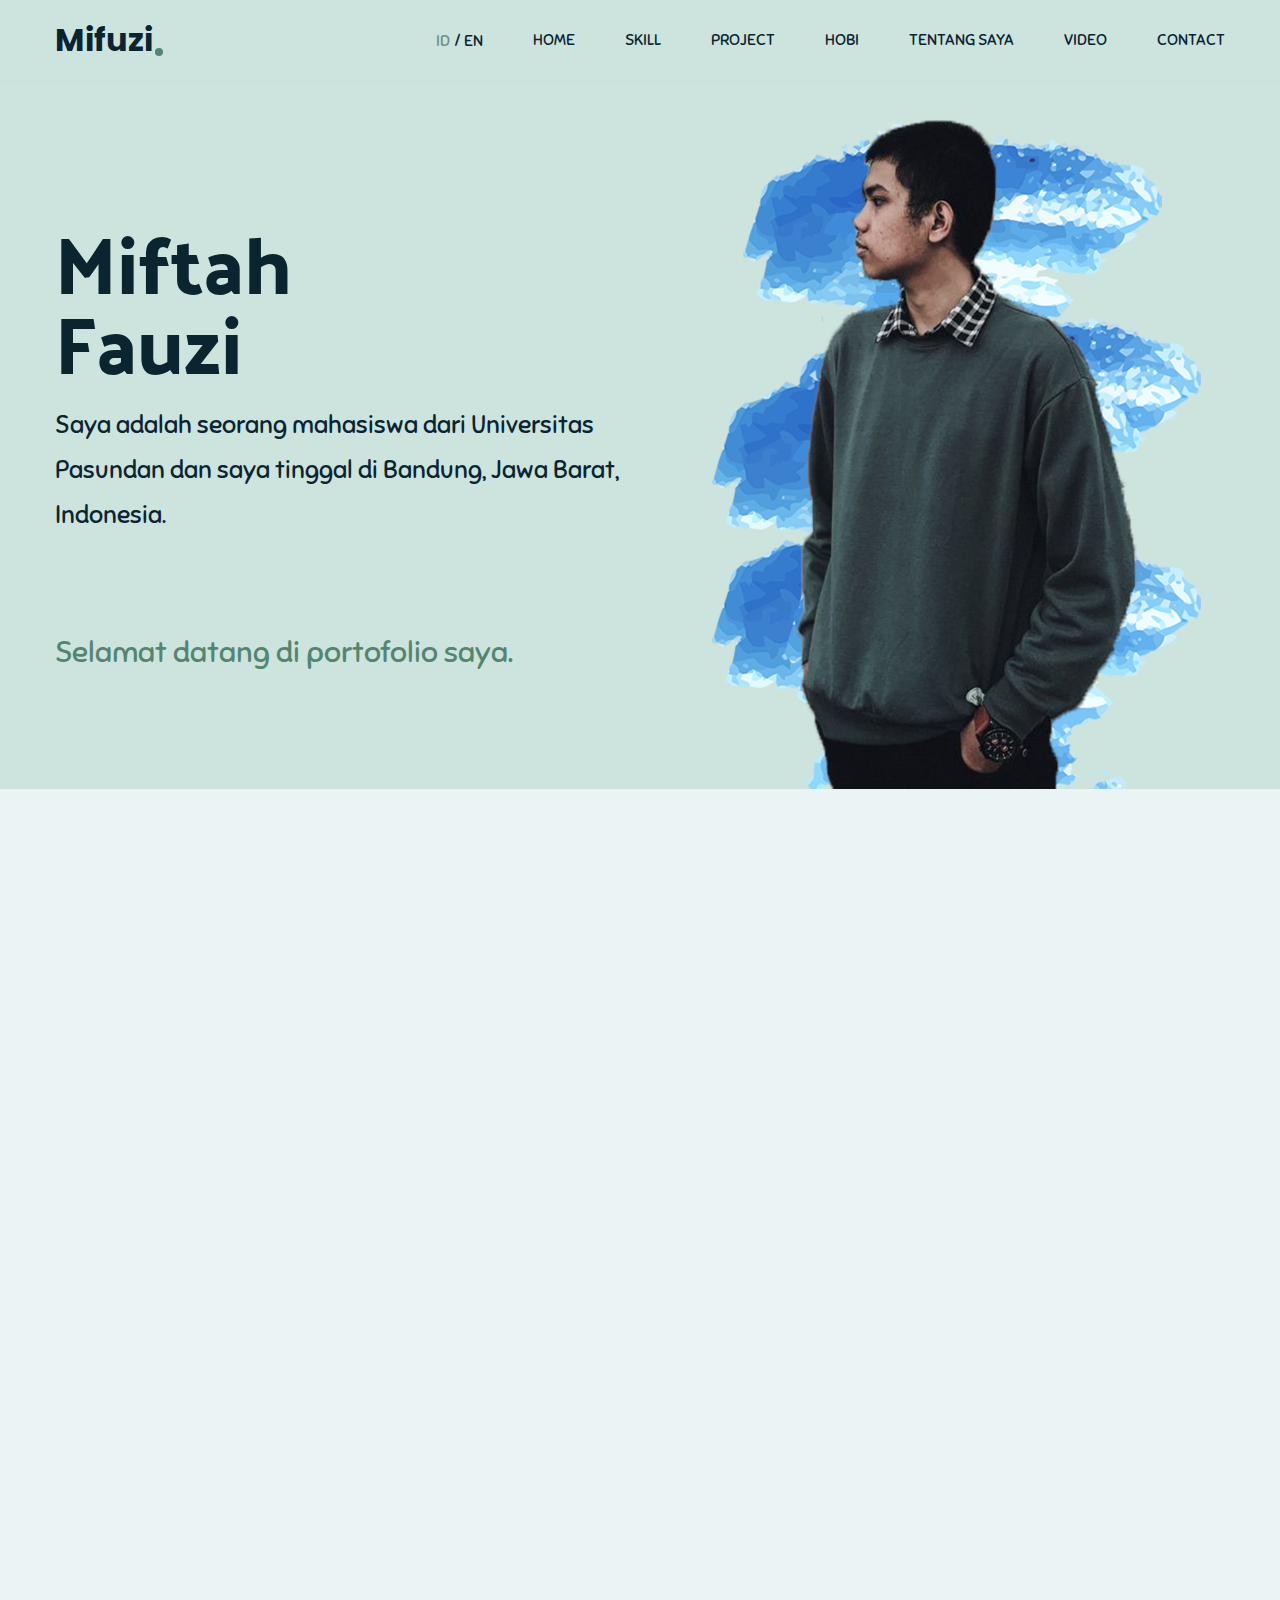
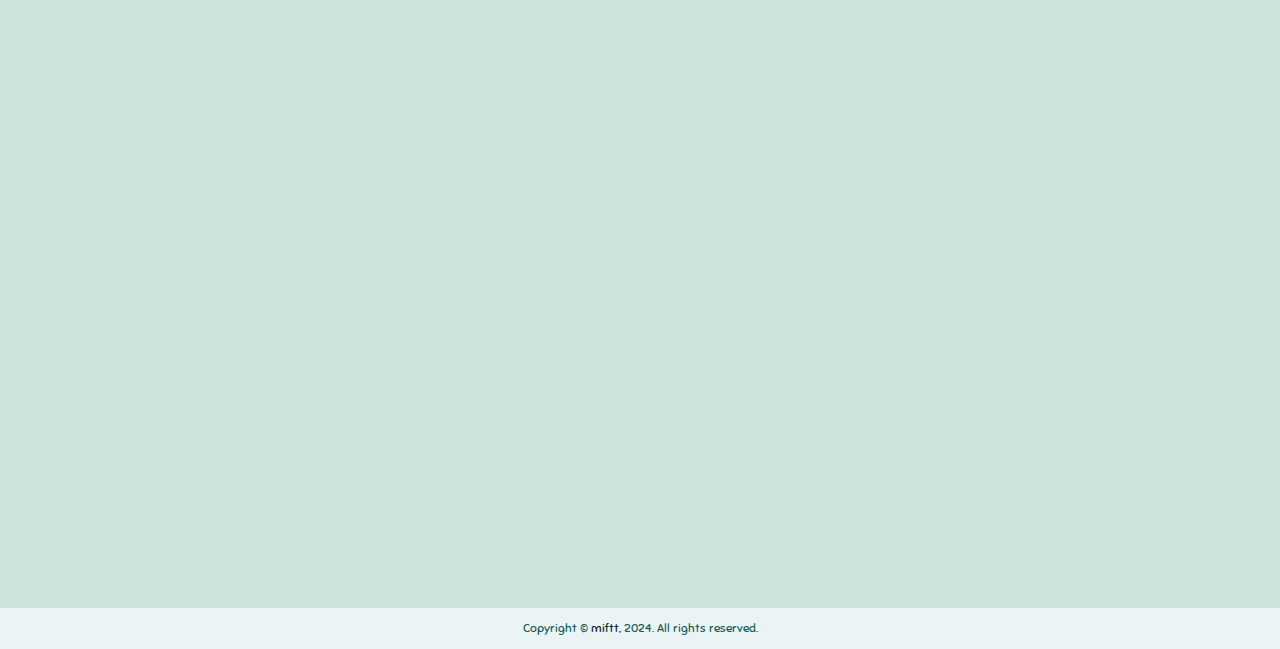
==== commit b73e7d1a: "add new skill and project" ====
--- a/index-id.html
+++ b/index-id.html
@@ -49,10 +49,13 @@
                   <a href="#home" class="menu__link">Home</a>
                 </li>
                 <li class="menu__item">
-                  <a href="#skills" class="menu__link">Hobi</a>
-                </li>
-                <li class="menu__item">
-                  <a href="#hobby" class="menu__link">Hobby</a>
+                  <a href="#skills" class="menu__link">Skill</a>
+                </li>
+                <li class="menu__item">
+                  <a href="#project" class="menu__link">Project</a>
+                </li>
+                <li class="menu__item">
+                  <a href="#hobby" class="menu__link">Hobi</a>
                 </li>
                 <li class="menu__item">
                   <a href="#about" class="menu__link">Tentang Saya</a>
@@ -90,7 +93,7 @@
         <!-- ======== Skills	 ======================== -->
         <section class="skills" id="skills">
           <div class="container">
-            <div class="skills__inner" data-aos="fade-up" data-aos-anchor-placement="bottom-bottom" data-aos-duration="2000">
+            <div class="skills__inner" data-aos="fade-up" data-aos-duration="2000">
               <h2 class="title">Skill Saya</h2>
               <div class="skills__row">
                 <div class="skills__column skills__column--one">
@@ -115,6 +118,111 @@
                     </p>
                   </div>
                 </div>
+                <div class="skills__column skills__column--three">
+                  <div class="skills__item">
+                    <div class="skills__image">
+                      <img src="img/icon/javascript.svg" alt="skills__img" class="skills__img" />
+                    </div>
+                    <h2 class="skills__title">Javascript</h2>
+                    <p class="skills__text">
+                      JavaScript adalah bahasa pemrograman yang digunakan developer untuk membuat halaman web yang interaktif. 
+                    </p>
+                  </div>
+                </div>
+                <div class="skills__column skills__column--four">
+                  <div class="skills__item">
+                    <div class="skills__image">
+                      <img src="img/icon/typescript.svg" alt="skills__img" class="skills__img" />
+                    </div>
+                    <h2 class="skills__title">Typescript</h2>
+                    <p class="skills__text">
+                      Penggunaan TypeScript memiliki beberapa keunggulan berikut: Pemrograman Berorientasi Objek: TypeScript mendukung konsep OOP seperti kelas, antarmuka, dan warisan, memudahkan pengembangan aplikasi yang kompleks dan terstruktur. 
+                    </p>
+                  </div>
+                </div>
+                <div class="skills__column skills__column--five">
+                  <div class="skills__item">
+                    <div class="skills__image">
+                      <img src="img/icon/reactjs.svg" alt="skills__img" class="skills__img" />
+                    </div>
+                    <h2 class="skills__title">React js</h2>
+                    <p class="skills__text">
+                      ReactJS adalah library JavaScript popular yang dibuat oleh Facebook yang digunakan dalam proses pengembangan aplikasi mobile dan web. untuk memfasilitasi pembuatan daripada komponen antarmuka yang interaktif, stateful, serta mudah untuk digunakan ulang.
+                    </p>
+                  </div>
+                </div>
+                <div class="skills__column skills__column--six">
+                  <div class="skills__item">
+                    <div class="skills__image">
+                      <img src="img/icon/nextjs-icon.svg" alt="skills__img" class="skills__img" />
+                    </div>
+                    <h2 class="skills__title">Next Js</h2>
+                    <p class="skills__text">
+                      Next.js adalah kerangka kerja React.js yang menawarkan berbagai fitur dan optimasi untuk membuat aplikasi web yang cepat dan efisien. Namun, ada beberapa kelemahan yang perlu diperhatikan, antara lain: Kompleksitas
+                    </p>
+                  </div>
+                </div>
+                <div class="skills__column skills__column--seven">
+                  <div class="skills__item">
+                    <div class="skills__image">
+                      <img src="img/icon/php.svg" alt="skills__img" class="skills__img" />
+                    </div>
+                    <h2 class="skills__title">PHP</h2>
+                    <p class="skills__text">
+                      PHP itu apa sih artinya?
+                      PHP (Hypertext Preprocessor) adalah bahasa skrip yang dapat ditanamkan atau disisipkan ke dalam HTML. PHP banyak dipakai untuk memrogram situs web dinamis. PHP dapat digunakan untuk membangun sebuah CMS. 
+                    </p>
+                  </div>
+                </div>
+                <div class="skills__column skills__column--seven">
+                  <div class="skills__item">
+                    <div class="skills__image">
+                      <img src="img/icon/java.svg" alt="skills__img" class="skills__img" />
+                    </div>
+                    <h2 class="skills__title">Java</h2>
+                    <p class="skills__text">
+                      Java adalah salah satu bahasa pemrograman yang bersifat open source yang merupakan produk dari Sun Microsystem. Bahasa Java adalah bahasa modern yang telah diterima masyarakat komputasi dunia 
+                    </p>
+                  </div>
+                </div>
+              </div>
+            </div>
+          </div>
+        </section>
+
+        <!-- ======== Project ======================= -->
+        <section class="project" id="project">
+          <div class="container">
+            <h2 class="title" data-aos="fade-down" data-aos-easing="linear" data-aos-duration="1200">Project</h2>
+            <div class="project__inner" data-aos="fade-up"
+            data-aos-easing="bottom-bottom"
+            data-aos-duration="1800">
+              <div class="project__item project__item-one">
+                <a href="https://greenbites.shop/" class="project__link" target="_blank">
+                  <img src="img/project/projectphp.bmp" alt="project__img" class="project__img" />
+                </a>
+                <div class="project__text">PHP Project CRUD </div>
+              </div>
+              
+              <div class="project__item project__item-two">
+                <a href="https://status-bot-six.vercel.app/" class="project__link" target="_blank">
+                  <img src="img/project/nextjsstatusbotproject.PNG" alt="project__img" class="project__img" />
+                </a>
+                <div class="project__text">Nextjs for Status Bot Project</div>
+              </div>
+
+              <div class="project__item project__item-three">
+                <a href="https://mipshoes.vercel.app/products" class="project__link">
+                  <img src="img/project/nextjsprojectshoes.PNG" alt="project__img" class="project__img" />
+                </a>
+                <div class="project__text">Nextjs Simple Shoes shop Project </div>
+              </div>
+
+              <div class="project__item project__item-four">
+                <a href="https://sputify-clone.vercel.app/" class="project__link" target="_blank">
+                  <img src="img/project/nextjsspotifyclone.PNG" alt="project__img" class="project__img" />
+                </a>
+                <div class="project__text">Nextjs Sputify Clone Project</div>
               </div>
             </div>
           </div>
@@ -267,7 +375,7 @@
       <footer class="footer">
         <div class="container">
           <div class="footer__inner">
-            <div class="footer__cooper">Copyright © <a href="https://github.com/miftt" class="footer__link-bio" target="_blank">miftt</a>, 2022. All rights reserved.</div>
+            <div class="footer__cooper">Copyright © <a href="https://github.com/miftt" class="footer__link-bio" target="_blank">miftt</a>, 2024. All rights reserved.</div>
           </div>
         </div>
       </footer>
--- a/css/style-id.css
+++ b/css/style-id.css
@@ -217,7 +217,9 @@
   margin: 0 auto;
 }
 .skills__row {
-  display: flex;
+  display: grid;
+  grid-template-columns: repeat(2, 1fr);
+  grid-gap: 30px;
   margin: 0 -15px;
 }
 .skills__column {
@@ -231,6 +233,12 @@
   color: #ff525d;
 }
 .skills__column--two:hover h2 {
+  color: #34abe0;
+}
+.skills__column--three:hover h2 {
+  color: #34abe0;
+}
+.skills__column--four:hover h2 {
   color: #34abe0;
 }
 .skills__item {
@@ -267,10 +275,58 @@
   flex: 1 1 auto;
 }
 
+/* PROJECT */
+.project {
+  padding: 70px 0 50px 0;
+}
+.project__title {
+  font-weight: 600;
+  font-size: 34px;
+  line-height: 51px;
+  text-align: center;
+  color: #070707;
+}
+.project__inner {
+  display: grid;
+  grid-template-columns: repeat(2, 1fr);
+  width: 80%;
+  margin: auto;
+}
+.project__item {
+  margin: 0 20px 40px;
+}
+.project__link {
+  transition: all 0.3s ease-in-out;
+  display: inline-block;
+}
+.project__img {
+  max-width: 100%;
+  border-radius: 20px;
+  box-shadow: 0px 4px 8px rgba(0, 0, 0, 0.123);
+  transition: all 0.3s ease-in-out;
+}
+.project__item .project__img:hover {
+  box-shadow: 0px 8px 8px 0px rgba(0, 0, 0, 0.103);
+  transform: scale(1.02);
+}
+.project__text,
+.project__text--four {
+  font-weight: 400;
+  font-size: 18px;
+  line-height: 27px;
+  text-align: center;
+  color: #070707;
+  margin-top: 20px;
+  position: relative;
+}
+
+
+
 /* ===================Work========================= */
 
 .hobby {
   padding: 70px 0 50px 0;
+  background-color: var(--ijoterang);;
 }
 .hobby__title {
   font-weight: 600;
@@ -316,7 +372,6 @@
 /* =================About Me=========================== */
 .about {
   padding: 70px 0 50px 0;
-  background-color: var(--ijoterang);
 }
 
 .about__inner {
@@ -351,6 +406,7 @@
 }
 .video {
   padding: 70px 0;
+  background-color: var(--ijoterang);
 }
 .video p {
   text-align: center;
@@ -367,7 +423,6 @@
 
 .contact {
   padding: 70px 0;
-  background-color: var(--ijoterang);
 }
 .contact__inner {
   text-align: center;
@@ -395,6 +450,10 @@
   transform: translateY(-3px);
 }
 
+form{
+  background-color: var(--ijoterang);;
+  border-radius: 16px;
+}
 .contact-form {
   background-color: var(--ijosetengahterang);
   margin-bottom: 20px;
